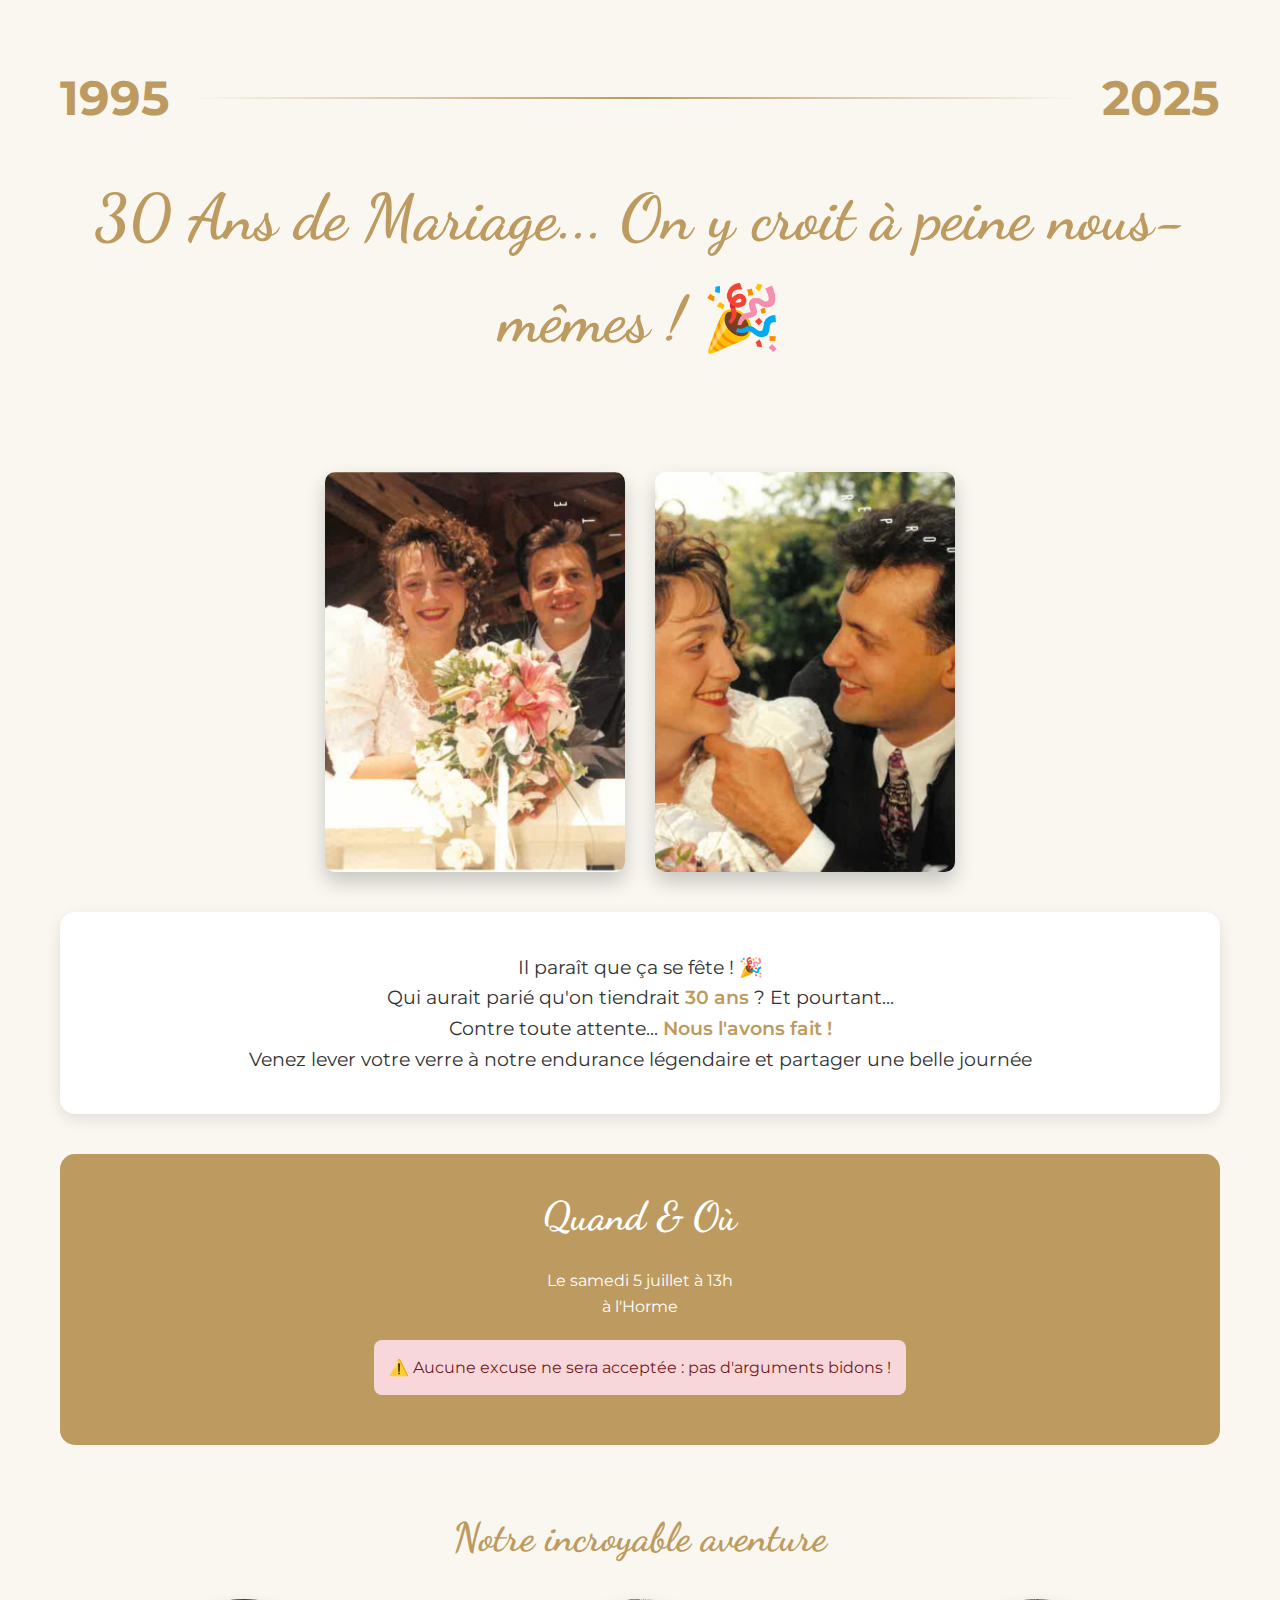
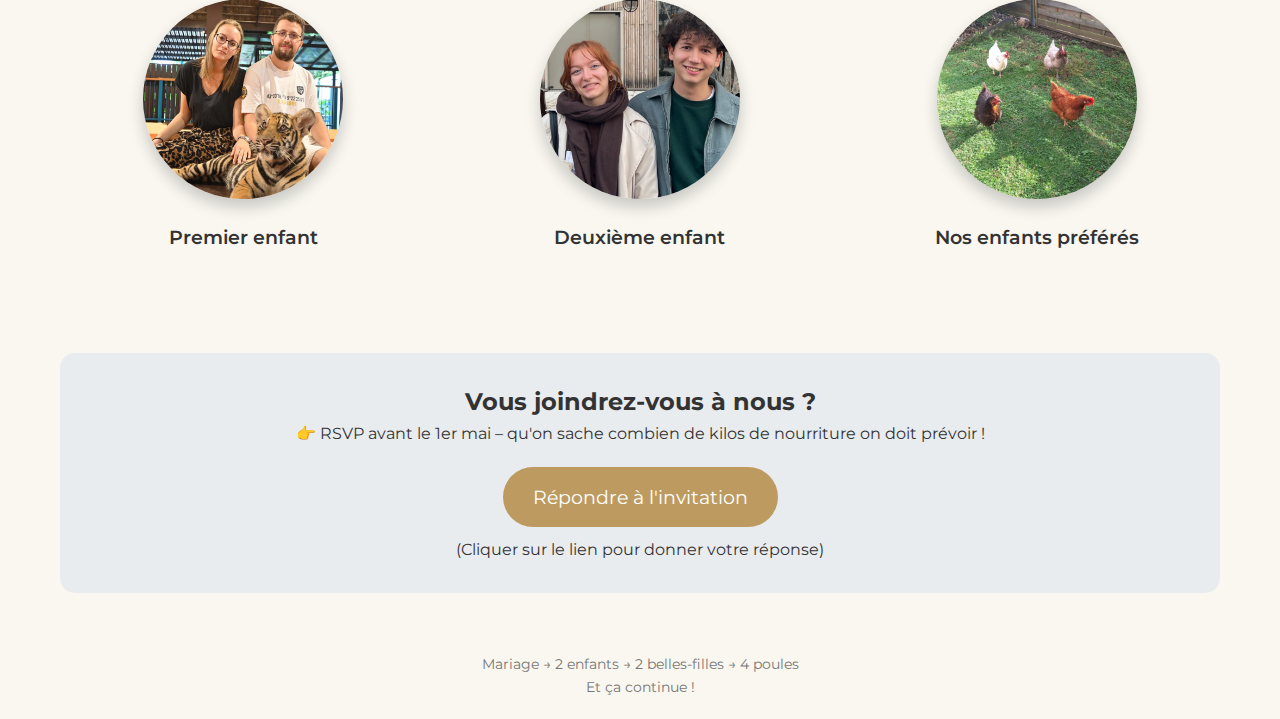
==== index.html @ e8a74b60 "rename" ====
<!DOCTYPE html>
<html lang="fr">
<head>
    <meta charset="UTF-8">
    <meta name="viewport" content="width=device-width, initial-scale=1.0">
    <title>30 Ans de Mariage - Sylviane & ?</title>
    <style>
        @import url('https://fonts.googleapis.com/css2?family=Dancing+Script:wght@700&family=Montserrat:wght@400;600&display=swap');
        
        * {
            margin: 0;
            padding: 0;
            box-sizing: border-box;
        }
        
        body {
            font-family: 'Montserrat', sans-serif;
            line-height: 1.6;
            color: #333;
            background-color: #f9f7f0;
            max-width: 1200px;
            margin: 0 auto;
            padding: 20px;
        }
        
        .header {
            text-align: center;
            padding: 40px 0;
            position: relative;
        }
        
        .years {
            display: flex;
            justify-content: space-around;
            align-items: center;
            margin-bottom: 30px;
        }
        
        .year {
            font-size: 3rem;
            font-weight: bold;
            color: #bd9b60;
        }
        
        .separator {
            height: 2px;
            background: linear-gradient(to right, transparent, #bd9b60, transparent);
            flex-grow: 1;
            margin: 0 20px;
        }
        
        h1 {
            font-family: 'Dancing Script', cursive;
            font-size: 4rem;
            color: #bd9b60;
            margin-bottom: 20px;
            animation: glow 2s ease-in-out infinite alternate;
        }
        
        @keyframes glow {
            from {
                text-shadow: 0 0 5px rgba(189, 155, 96, 0.5);
            }
            to {
                text-shadow: 0 0 15px rgba(189, 155, 96, 0.8);
            }
        }
        
        .photo-gallery {
            display: flex;
            justify-content: center;
            gap: 30px;
            margin: 40px 0;
            flex-wrap: wrap;
        }
        
        .wedding-photo {
            width: 300px;
            height: 400px;
            object-fit: cover;
            border-radius: 10px;
            box-shadow: 0 10px 20px rgba(0,0,0,0.2);
            transition: transform 0.3s ease;
        }
        
        .wedding-photo:hover {
            transform: scale(1.05);
        }
        
        .message {
            background-color: white;
            padding: 40px;
            border-radius: 15px;
            margin: 40px 0;
            box-shadow: 0 5px 15px rgba(0,0,0,0.1);
            text-align: center;
            font-size: 1.2rem;
        }
        
        .highlight {
            color: #bd9b60;
            font-weight: 600;
        }
        
        .details {
            background-color: #bd9b60;
            color: white;
            padding: 30px;
            border-radius: 15px;
            margin: 40px 0;
            text-align: center;
        }
        
        .details h2 {
            font-family: 'Dancing Script', cursive;
            font-size: 2.5rem;
            margin-bottom: 20px;
        }
        
        .warning {
            background-color: #f8d7da;
            color: #721c24;
            padding: 15px;
            border-radius: 8px;
            margin: 20px 0;
            display: inline-block;
        }
        
        .family-journey {
            margin: 60px 0;
            text-align: center;
        }
        
        .family-journey h2 {
            font-family: 'Dancing Script', cursive;
            font-size: 2.5rem;
            color: #bd9b60;
            margin-bottom: 30px;
        }
        
        .journey-items {
            display: flex;
            justify-content: space-around;
            flex-wrap: wrap;
            gap: 30px;
        }
        
        .journey-item {
            width: 250px;
            position: relative;
            margin-bottom: 40px;
        }
        
        .journey-photo {
            width: 200px;
            height: 200px;
            object-fit: cover;
            border-radius: 50%;
            box-shadow: 0 8px 16px rgba(0,0,0,0.2);
            margin-bottom: 15px;
        }
        
        .journey-title {
            font-weight: 600;
            font-size: 1.2rem;
        }
        
        .rsvp {
            background-color: #e9ecef;
            padding: 30px;
            border-radius: 15px;
            margin: 40px 0;
            text-align: center;
        }
        
        .rsvp-btn {
            display: inline-block;
            background-color: #bd9b60;
            color: white;
            padding: 15px 30px;
            border-radius: 30px;
            font-size: 1.2rem;
            margin-top: 20px;
            text-decoration: none;
            transition: background-color 0.3s;
        }
        
        .rsvp-btn:hover {
            background-color: #a58449;
        }
        
        footer {
            text-align: center;
            margin-top: 60px;
            color: #777;
            font-size: 0.9rem;
        }
        
        @media (max-width: 768px) {
            .wedding-photo {
                width: 250px;
                height: 330px;
            }
            
            h1 {
                font-size: 3rem;
            }
            
            .journey-items {
                flex-direction: column;
                align-items: center;
            }
        }
    </style>
</head>
<body>
    <div class="header">
        <div class="years">
            <div class="year">1995</div>
            <div class="separator"></div>
            <div class="year">2025</div>
        </div>
        <h1>30 Ans de Mariage... On y croit à peine nous-mêmes ! 🎉</h1>
    </div>
    
    <div class="photo-gallery">
        <img src="mariage1.png" alt="Photo de mariage 1995" class="wedding-photo">
        <img src="mariage2.png" alt="Photo de mariage 1995" class="wedding-photo">
    </div>
    
    <div class="message">
        <p>Il paraît que ça se fête ! 🎉</p>
        <p>Qui aurait parié qu'on tiendrait <span class="highlight">30 ans</span> ? Et pourtant...</p>
        <p>Contre toute attente... <span class="highlight">Nous l'avons fait !</span></p>
        <p>Venez lever votre verre à notre endurance légendaire et partager une belle journée</p>
    </div>
    
    <div class="details">
        <h2>Quand & Où</h2>
        <p>Le samedi 5 juillet à 13h</p>
        <p>à l'Horme</p>
        <div class="warning">
            ⚠️ Aucune excuse ne sera acceptée : pas d'arguments bidons !
        </div>
    </div>
    
    <div class="family-journey">
        <h2>Notre incroyable aventure</h2>
        <div class="journey-items">
            <div class="journey-item">
                <img src="fabio.jpeg" alt="Premier enfant" class="journey-photo">
                <div class="journey-title">Premier enfant</div>
            </div>
            <div class="journey-item">
                <img src="mathis.jpeg" alt="Deuxième enfant" class="journey-photo">
                <div class="journey-title">Deuxième enfant</div>
            </div>
            <div class="journey-item">
                <img src="poules.jpeg" alt="Nos 4 poules" class="journey-photo">
                <div class="journey-title">Nos enfants préférés</div>
            </div>
        </div>
    </div>
    
    <div class="rsvp">
        <h2>Vous joindrez-vous à nous ?</h2>
        <p>👉 RSVP avant le 1er mai – qu'on sache combien de kilos de nourriture on doit prévoir !</p>
        <a target="_blank" href="https://forms.office.com/pages/responsepage.aspx?id=DQSIkWdsW0yxEjajBLZtrQAAAAAAAAAAAANAASgyZzBUOTU1RE8xQlIwWEtOTFdCSFhBTktRTEFRVi4u&origin=lprLink&route=shorturl" class="rsvp-btn">Répondre à l'invitation</a>
        <p class="small" style="margin-top: 10px;">(Cliquer sur le lien pour donner votre réponse)</p>
    </div>
    
    <footer>
        <p>Mariage → 2 enfants → 2 belles-filles → 4 poules</p>
        <p>Et ça continue !</p>
    </footer>
</body>
</html>
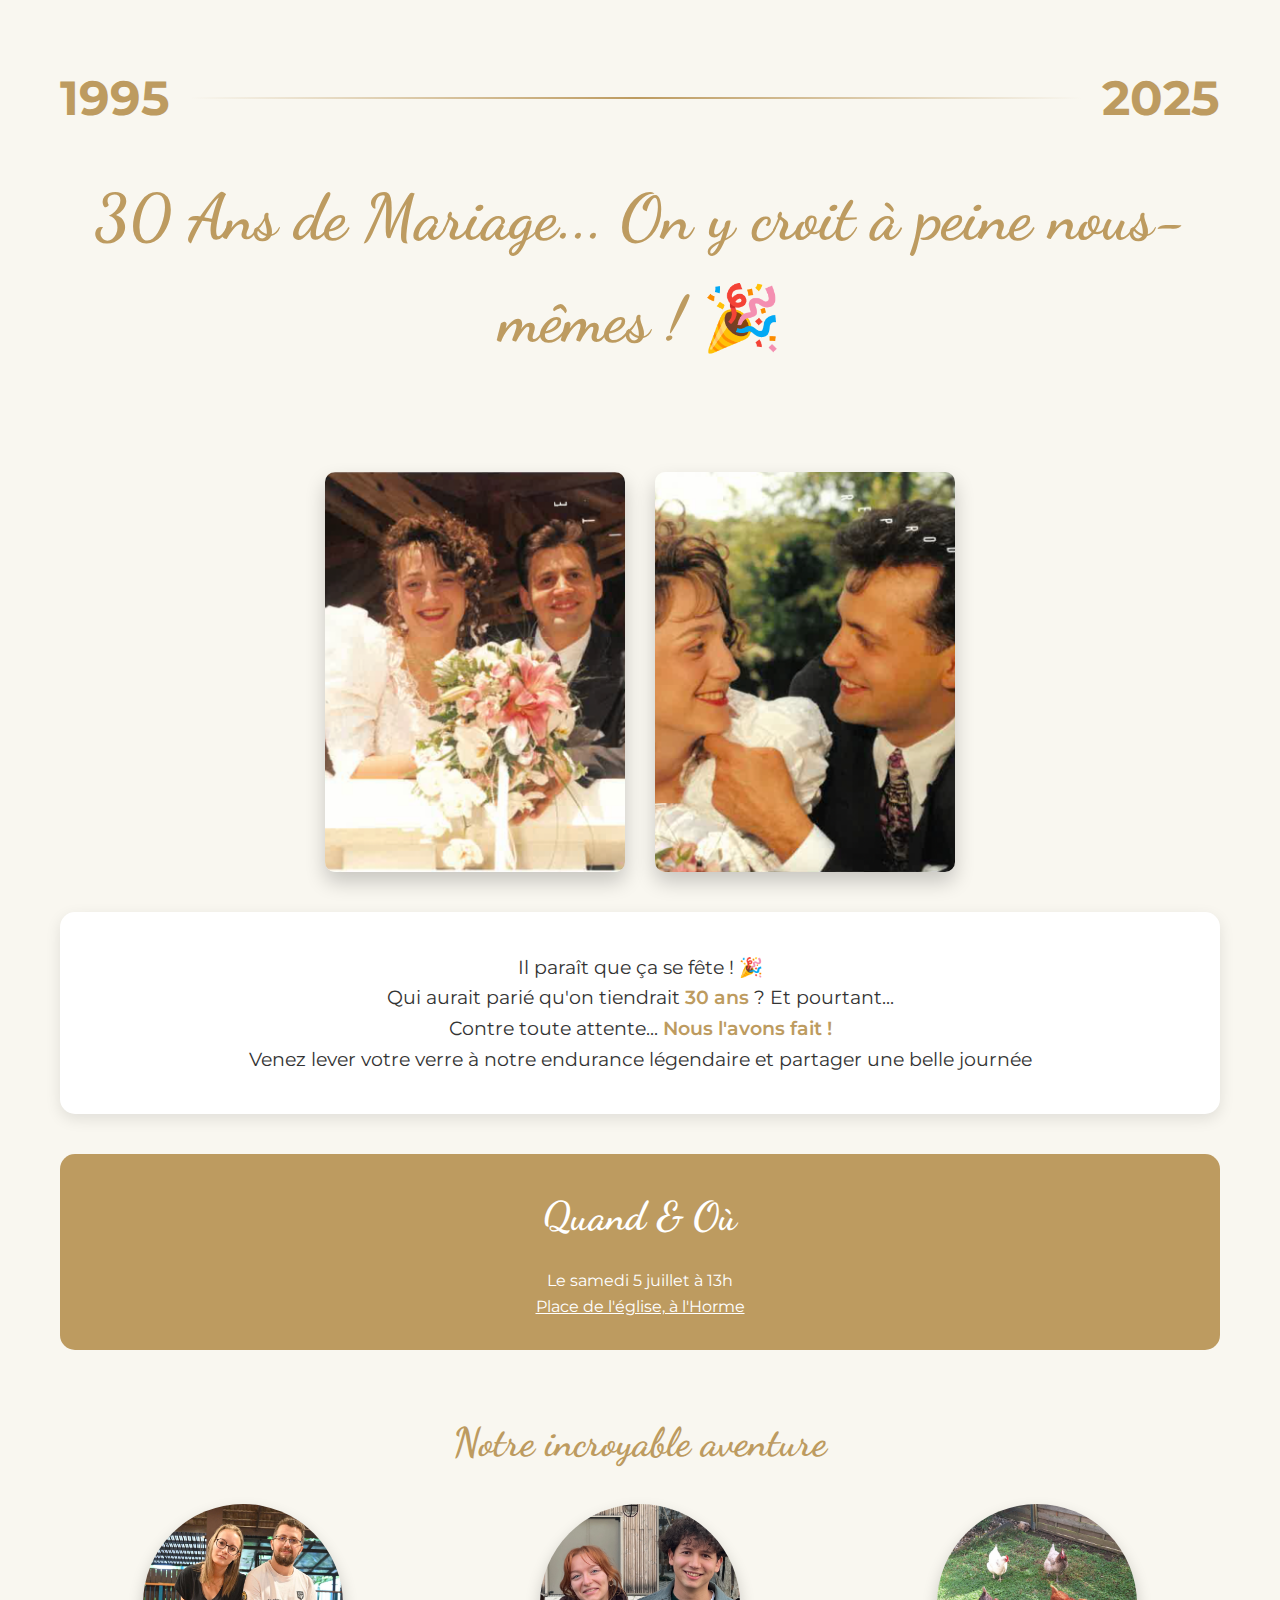
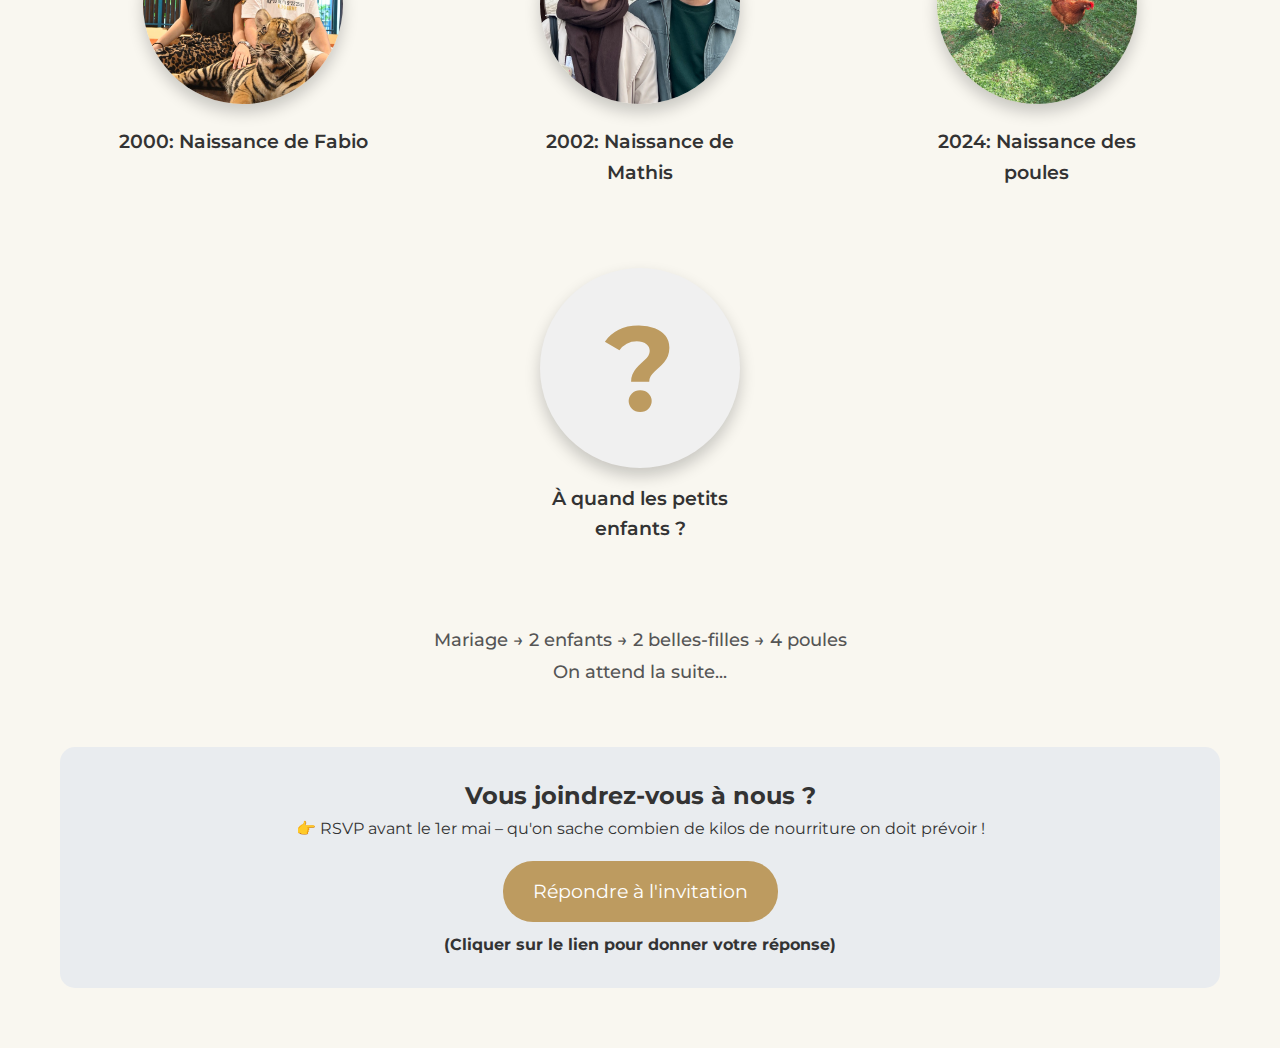
==== commit 8d160193: "u" ====
--- a/index.html
+++ b/index.html
@@ -3,7 +3,7 @@
 <head>
     <meta charset="UTF-8">
     <meta name="viewport" content="width=device-width, initial-scale=1.0">
-    <title>30 Ans de Mariage - Sylviane & ?</title>
+    <title>30 Ans de Mariage - Sylviane & JM</title>
     <style>
         @import url('https://fonts.googleapis.com/css2?family=Dancing+Script:wght@700&family=Montserrat:wght@400;600&display=swap');
         
@@ -192,8 +192,11 @@
         footer {
             text-align: center;
             margin-top: 60px;
-            color: #777;
-            font-size: 0.9rem;
+            color: #555; /* Couleur plus foncée pour un meilleur contraste */
+            font-size: 1.1rem; /* Taille de police augmentée */
+            font-weight: 500; /* Police légèrement plus grasse */
+            padding: 20px 0; /* Plus d'espace vertical */
+            line-height: 1.8; /* Augmentation de l'espacement des lignes */
         }
         
         @media (max-width: 768px) {
@@ -210,6 +213,29 @@
                 flex-direction: column;
                 align-items: center;
             }
+        }
+        
+        .future-item {
+            width: 250px;
+            display: flex;
+            flex-direction: column;
+            align-items: center;
+            margin: 40px auto 0;
+        }
+        
+        .question-mark {
+            width: 200px;
+            height: 200px;
+            display: flex;
+            justify-content: center;
+            align-items: center;
+            background-color: #f0f0f0;
+            border-radius: 50%;
+            font-size: 120px;
+            color: #bd9b60;
+            font-weight: bold;
+            box-shadow: 0 8px 16px rgba(0,0,0,0.2);
+            margin-bottom: 15px;
         }
     </style>
 </head>
@@ -238,10 +264,7 @@
     <div class="details">
         <h2>Quand & Où</h2>
         <p>Le samedi 5 juillet à 13h</p>
-        <p>à l'Horme</p>
-        <div class="warning">
-            ⚠️ Aucune excuse ne sera acceptée : pas d'arguments bidons !
-        </div>
+        <p><a href="https://maps.app.goo.gl/8a2WcGoR2Z7GW4P9A" target="_blank" style="color: white; text-decoration: underline;">Place de l'église, à l'Horme</a></p>
     </div>
     
     <div class="family-journey">
@@ -249,29 +272,33 @@
         <div class="journey-items">
             <div class="journey-item">
                 <img src="fabio.jpeg" alt="Premier enfant" class="journey-photo">
-                <div class="journey-title">Premier enfant</div>
+                <div class="journey-title">2000: Naissance de Fabio</div>
             </div>
             <div class="journey-item">
                 <img src="mathis.jpeg" alt="Deuxième enfant" class="journey-photo">
-                <div class="journey-title">Deuxième enfant</div>
+                <div class="journey-title">2002: Naissance de Mathis</div>
             </div>
             <div class="journey-item">
                 <img src="poules.jpeg" alt="Nos 4 poules" class="journey-photo">
-                <div class="journey-title">Nos enfants préférés</div>
+                <div class="journey-title">2024: Naissance des poules</div>
             </div>
         </div>
-    </div>
-    
+        <div class="journey-item future-item">
+            <div class="question-mark">?</div>
+            <div class="journey-title">À quand les petits enfants ?</div>
+        </div>
+    </div>
+    <footer>
+        <p>Mariage → 2 enfants → 2 belles-filles → 4 poules</p>
+        <p>On attend la suite...</p>
+    </footer>
     <div class="rsvp">
         <h2>Vous joindrez-vous à nous ?</h2>
         <p>👉 RSVP avant le 1er mai – qu'on sache combien de kilos de nourriture on doit prévoir !</p>
         <a target="_blank" href="https://forms.office.com/pages/responsepage.aspx?id=DQSIkWdsW0yxEjajBLZtrQAAAAAAAAAAAANAASgyZzBUOTU1RE8xQlIwWEtOTFdCSFhBTktRTEFRVi4u&origin=lprLink&route=shorturl" class="rsvp-btn">Répondre à l'invitation</a>
-        <p class="small" style="margin-top: 10px;">(Cliquer sur le lien pour donner votre réponse)</p>
-    </div>
-    
-    <footer>
-        <p>Mariage → 2 enfants → 2 belles-filles → 4 poules</p>
-        <p>Et ça continue !</p>
-    </footer>
+        <p class="small" style="margin-top: 10px; font-weight: 700;">(Cliquer sur le lien pour donner votre réponse)</p>
+    </div>
+    
+
 </body>
 </html>
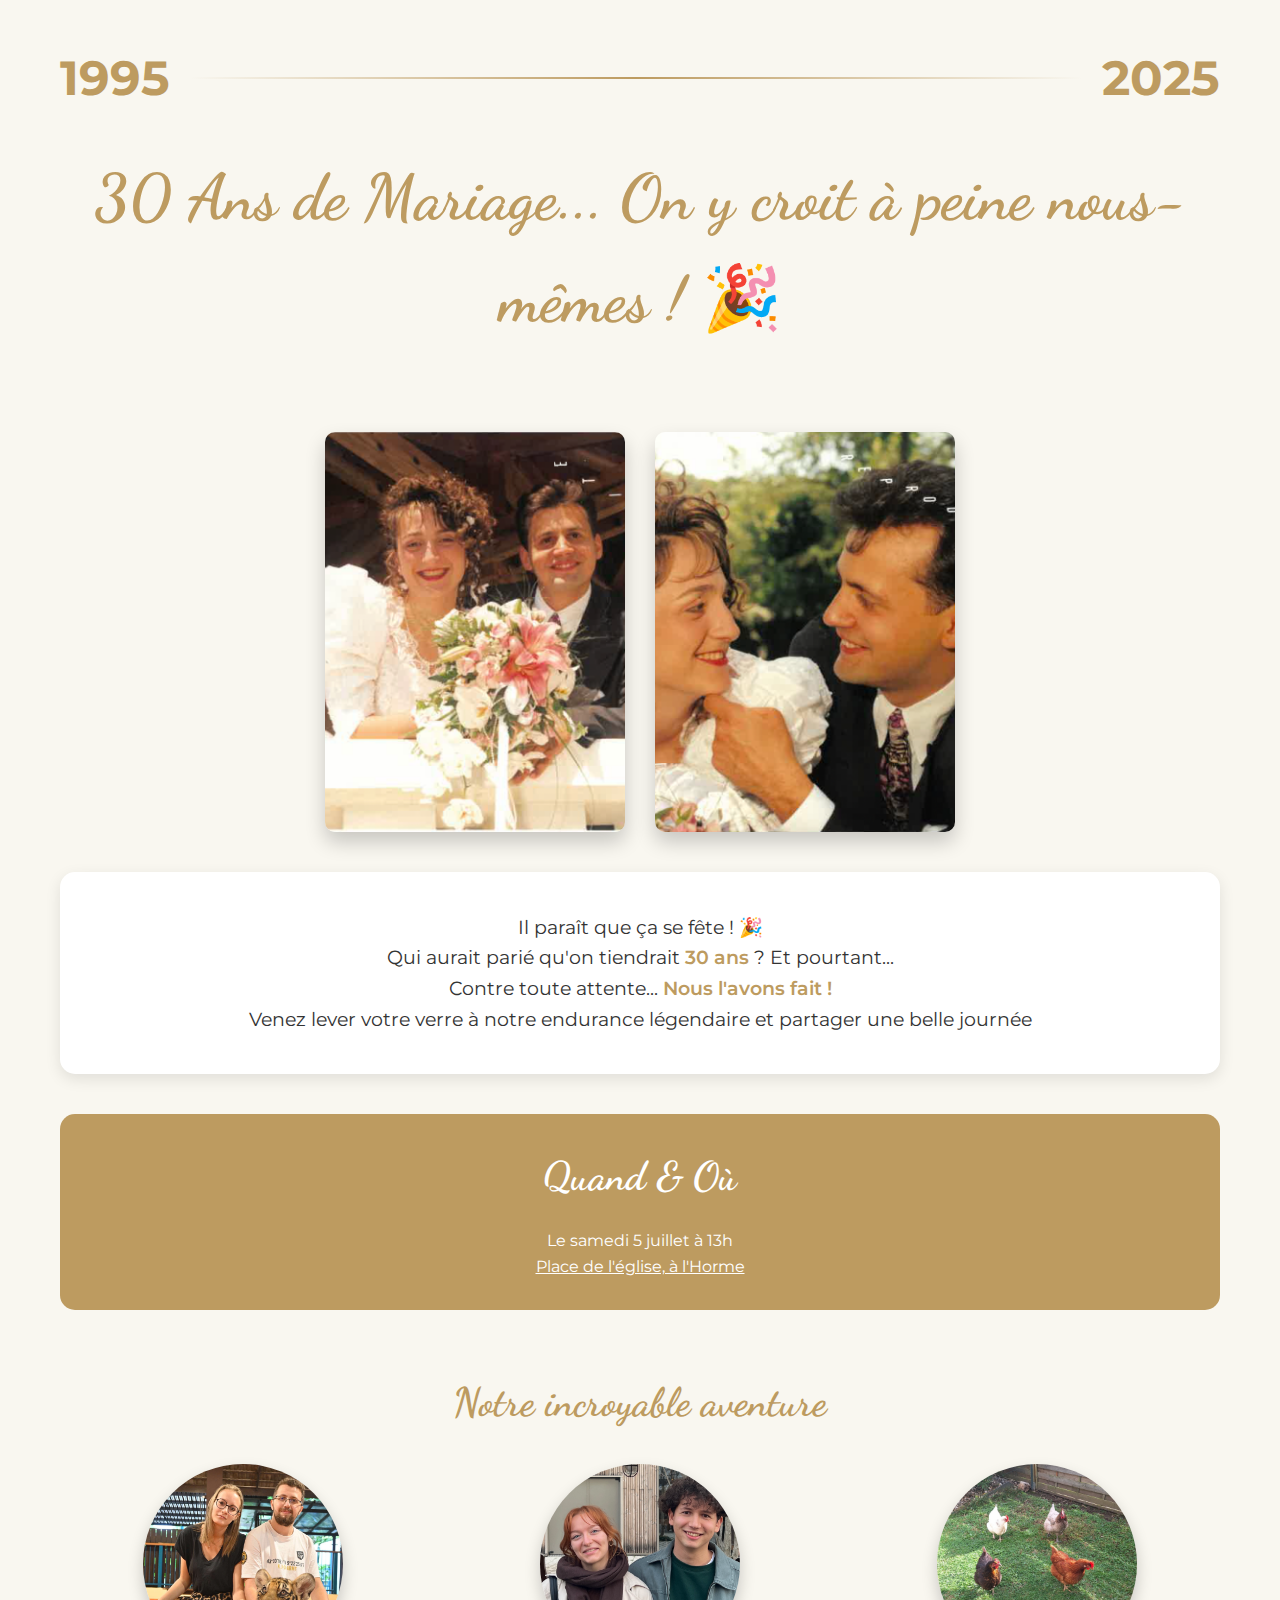
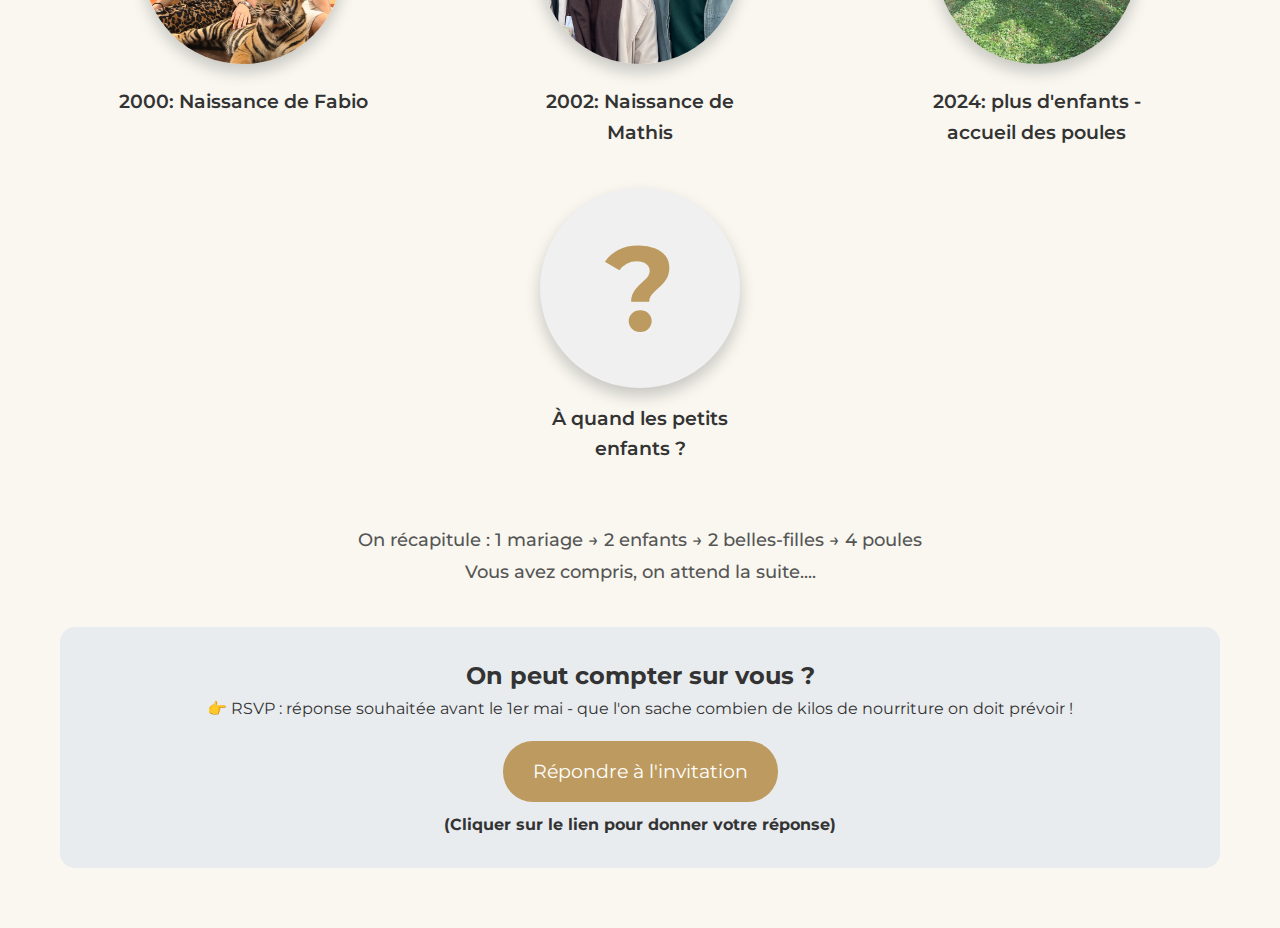
==== commit 1cdd22a7: "v3" ====
--- a/index.html
+++ b/index.html
@@ -25,7 +25,7 @@
         
         .header {
             text-align: center;
-            padding: 40px 0;
+            padding: 20px 0;
             position: relative;
         }
         
@@ -191,11 +191,11 @@
         
         footer {
             text-align: center;
-            margin-top: 60px;
+            margin-top: 0px;
             color: #555; /* Couleur plus foncée pour un meilleur contraste */
             font-size: 1.1rem; /* Taille de police augmentée */
             font-weight: 500; /* Police légèrement plus grasse */
-            padding: 20px 0; /* Plus d'espace vertical */
+            padding: 00px 0; /* Plus d'espace vertical */
             line-height: 1.8; /* Augmentation de l'espacement des lignes */
         }
         
@@ -220,7 +220,7 @@
             display: flex;
             flex-direction: column;
             align-items: center;
-            margin: 40px auto 0;
+            margin: 0px auto 0;
         }
         
         .question-mark {
@@ -280,7 +280,7 @@
             </div>
             <div class="journey-item">
                 <img src="poules.jpeg" alt="Nos 4 poules" class="journey-photo">
-                <div class="journey-title">2024: Naissance des poules</div>
+                <div class="journey-title">2024: plus d'enfants - accueil des poules</div>
             </div>
         </div>
         <div class="journey-item future-item">
@@ -289,12 +289,12 @@
         </div>
     </div>
     <footer>
-        <p>Mariage → 2 enfants → 2 belles-filles → 4 poules</p>
-        <p>On attend la suite...</p>
+        <p>On récapitule : 1 mariage → 2 enfants → 2 belles-filles → 4 poules</p>
+        <p>Vous avez compris, on attend la suite....</p>
     </footer>
     <div class="rsvp">
-        <h2>Vous joindrez-vous à nous ?</h2>
-        <p>👉 RSVP avant le 1er mai – qu'on sache combien de kilos de nourriture on doit prévoir !</p>
+        <h2>On peut compter sur vous ?</h2>
+        <p>👉 RSVP : réponse souhaitée avant le 1er mai - que l'on sache combien de kilos de nourriture on doit prévoir !</p>
         <a target="_blank" href="https://forms.office.com/pages/responsepage.aspx?id=DQSIkWdsW0yxEjajBLZtrQAAAAAAAAAAAANAASgyZzBUOTU1RE8xQlIwWEtOTFdCSFhBTktRTEFRVi4u&origin=lprLink&route=shorturl" class="rsvp-btn">Répondre à l'invitation</a>
         <p class="small" style="margin-top: 10px; font-weight: 700;">(Cliquer sur le lien pour donner votre réponse)</p>
     </div>
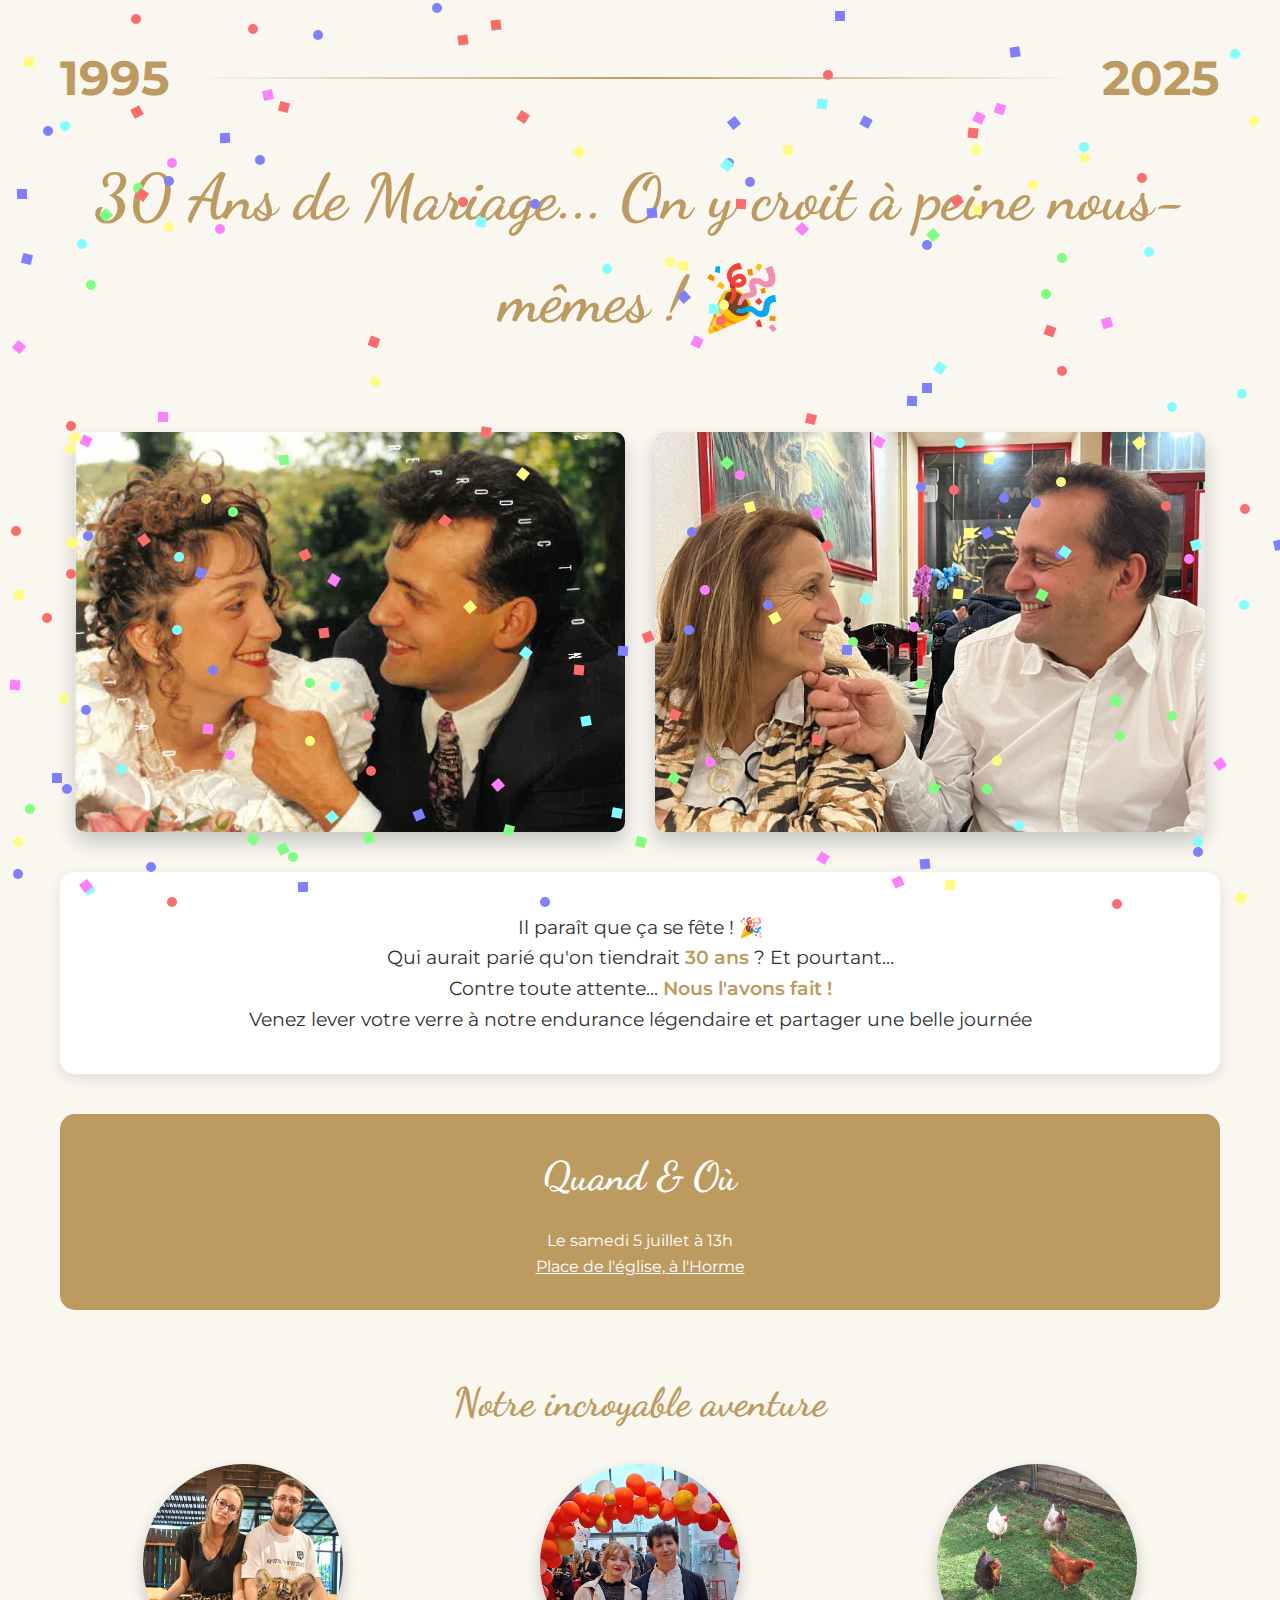
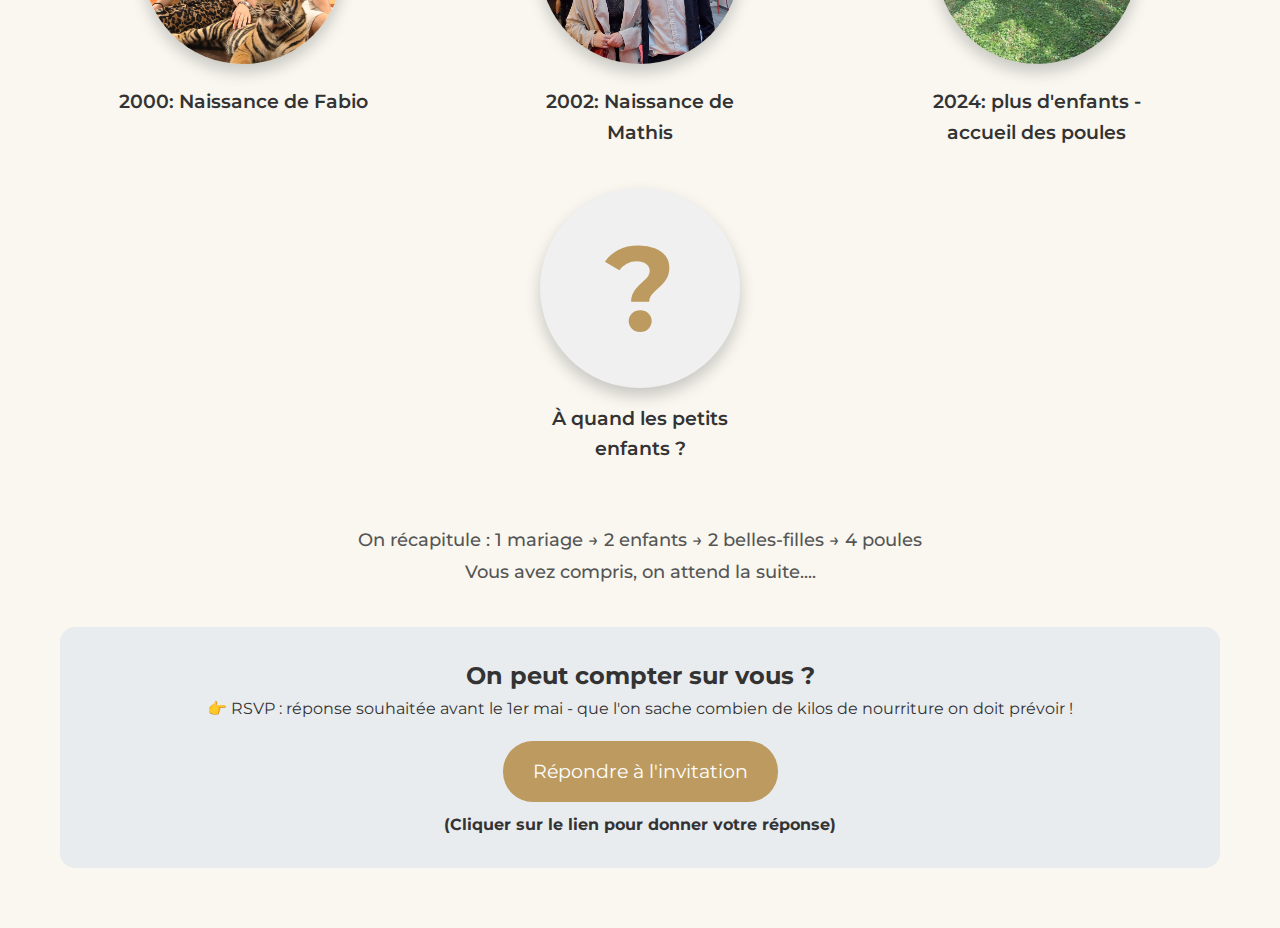
==== commit 37b0c020: "push" ====
--- a/index.html
+++ b/index.html
@@ -75,7 +75,7 @@
         }
         
         .wedding-photo {
-            width: 300px;
+            width: 550px;
             height: 400px;
             object-fit: cover;
             border-radius: 10px;
@@ -85,6 +85,34 @@
         
         .wedding-photo:hover {
             transform: scale(1.05);
+        }
+        
+        @media (max-width: 1130px) {
+            .photo-gallery {
+                flex-direction: column;
+                align-items: center;
+            }
+            
+            .wedding-photo {
+                width: 100%;
+                max-width: 550px;
+            }
+        }
+        
+        @media (max-width: 768px) {
+            .wedding-photo {
+                width: 90%;
+                height: 330px;
+            }
+            
+            h1 {
+                font-size: 3rem;
+            }
+            
+            .journey-items {
+                flex-direction: column;
+                align-items: center;
+            }
         }
         
         .message {
@@ -197,22 +225,6 @@
             font-weight: 500; /* Police légèrement plus grasse */
             padding: 00px 0; /* Plus d'espace vertical */
             line-height: 1.8; /* Augmentation de l'espacement des lignes */
-        }
-        
-        @media (max-width: 768px) {
-            .wedding-photo {
-                width: 250px;
-                height: 330px;
-            }
-            
-            h1 {
-                font-size: 3rem;
-            }
-            
-            .journey-items {
-                flex-direction: column;
-                align-items: center;
-            }
         }
         
         .future-item {
@@ -237,6 +249,48 @@
             box-shadow: 0 8px 16px rgba(0,0,0,0.2);
             margin-bottom: 15px;
         }
+
+        /* Animation styles for hearts and confetti */
+        .heart, .confetti {
+            position: fixed;
+            z-index: 100;
+            pointer-events: none;
+            animation-timing-function: ease-in-out;
+        }
+        
+        .heart {
+            font-size: 24px;
+            animation: float 4s linear forwards;
+        }
+        
+        .confetti {
+            width: 10px;
+            height: 10px;
+            border-radius: 0;
+            animation: confettiFall 4s linear forwards;
+        }
+        
+        @keyframes float {
+            0% {
+                opacity: 1;
+                transform: translateY(0) rotate(0deg);
+            }
+            100% {
+                opacity: 0;
+                transform: translateY(-100vh) rotate(360deg);
+            }
+        }
+        
+        @keyframes confettiFall {
+            0% {
+                opacity: 1;
+                transform: translateY(0) rotate(0deg);
+            }
+            100% {
+                opacity: 0;
+                transform: translateY(100vh) rotate(360deg);
+            }
+        }
     </style>
 </head>
 <body>
@@ -251,7 +305,7 @@
     
     <div class="photo-gallery">
         <img src="mariage1.png" alt="Photo de mariage 1995" class="wedding-photo">
-        <img src="mariage2.png" alt="Photo de mariage 1995" class="wedding-photo">
+        <img src="mariage2.jpg" alt="Photo de mariage 1995" class="wedding-photo">
     </div>
     
     <div class="message">
@@ -275,7 +329,7 @@
                 <div class="journey-title">2000: Naissance de Fabio</div>
             </div>
             <div class="journey-item">
-                <img src="mathis.jpeg" alt="Deuxième enfant" class="journey-photo">
+                <img src="mathis.jpg" alt="Deuxième enfant" class="journey-photo">
                 <div class="journey-title">2002: Naissance de Mathis</div>
             </div>
             <div class="journey-item">
@@ -299,6 +353,100 @@
         <p class="small" style="margin-top: 10px; font-weight: 700;">(Cliquer sur le lien pour donner votre réponse)</p>
     </div>
     
-
+    <script>
+        // Heart and confetti animation
+        function createHearts(count, startX, startY) {
+            const hearts = ['❤️', '💖', '💘', '💓', '💕', '💗', '💝'];
+            
+            for (let i = 0; i < count; i++) {
+                const heart = document.createElement('div');
+                heart.className = 'heart';
+                heart.textContent = hearts[Math.floor(Math.random() * hearts.length)];
+                
+                // Set position
+                const x = startX ? startX + (Math.random() * 100 - 50) : Math.random() * window.innerWidth;
+                const y = startY ? startY + (Math.random() * 100 - 50) : Math.random() * window.innerHeight;
+                
+                heart.style.left = `${x}px`;
+                heart.style.top = `${y}px`;
+                
+                // Random duration for variety
+                const duration = 3 + Math.random() * 3;
+                heart.style.animationDuration = `${duration}s`;
+                
+                document.body.appendChild(heart);
+                
+                // Remove heart after animation
+                setTimeout(() => {
+                    heart.remove();
+                }, duration * 1000);
+            }
+        }
+        
+        function createConfetti(count, startX, startY) {
+            const colors = ['#fd6c6c', '#fffc7f', '#7fff7f', '#7fffff', '#7f7fff', '#ff7fff'];
+            
+            for (let i = 0; i < count; i++) {
+                const confetti = document.createElement('div');
+                confetti.className = 'confetti';
+                
+                // Random color
+                confetti.style.backgroundColor = colors[Math.floor(Math.random() * colors.length)];
+                
+                // Random shape
+                if (Math.random() > 0.5) {
+                    confetti.style.borderRadius = '50%';
+                } else {
+                    confetti.style.borderRadius = '0';
+                    confetti.style.transform = `rotate(${Math.random() * 360}deg)`;
+                }
+                
+                // Set position
+                const x = startX ? startX + (Math.random() * 100 - 50) : Math.random() * window.innerWidth;
+                const y = startY ? startY + (Math.random() * 100 - 50) : Math.random() * window.innerHeight;
+                
+                confetti.style.left = `${x}px`;
+                confetti.style.top = `${y}px`;
+                
+                // Random duration for variety
+                const duration = 3 + Math.random() * 3;
+                confetti.style.animationDuration = `${duration}s`;
+                
+                document.body.appendChild(confetti);
+                
+                // Remove confetti after animation
+                setTimeout(() => {
+                    confetti.remove();
+                }, duration * 1000);
+            }
+        }
+        
+        // Run animations on page load
+        window.addEventListener('load', () => {
+            createConfetti(200);
+            
+            // Add special message for Mathis's photo
+            document.querySelector('img[src="mathis.jpg"]').addEventListener('click', function(e) {
+                alert("C'est moi qui ai fait le site, si tu vois ce message, j'espère que tu vas bien");
+                
+                // Still create the confetti effect
+                const rect = e.target.getBoundingClientRect();
+                const x = e.clientX || (rect.left + rect.width/2);
+                const y = e.clientY || (rect.top + rect.height/2);
+            });
+        });
+        
+        // Add click handlers to wedding photos
+        document.querySelectorAll('.wedding-photo').forEach(photo => {
+            photo.addEventListener('click', (e) => {
+                // Get click position
+                const rect = e.target.getBoundingClientRect();
+                const x = e.clientX || (rect.left + rect.width/2 -50);
+                const y = e.clientY || (rect.top + rect.height/2 + 50);
+                
+                createHearts(50, x, y);
+            });
+        });
+    </script>
 </body>
 </html>
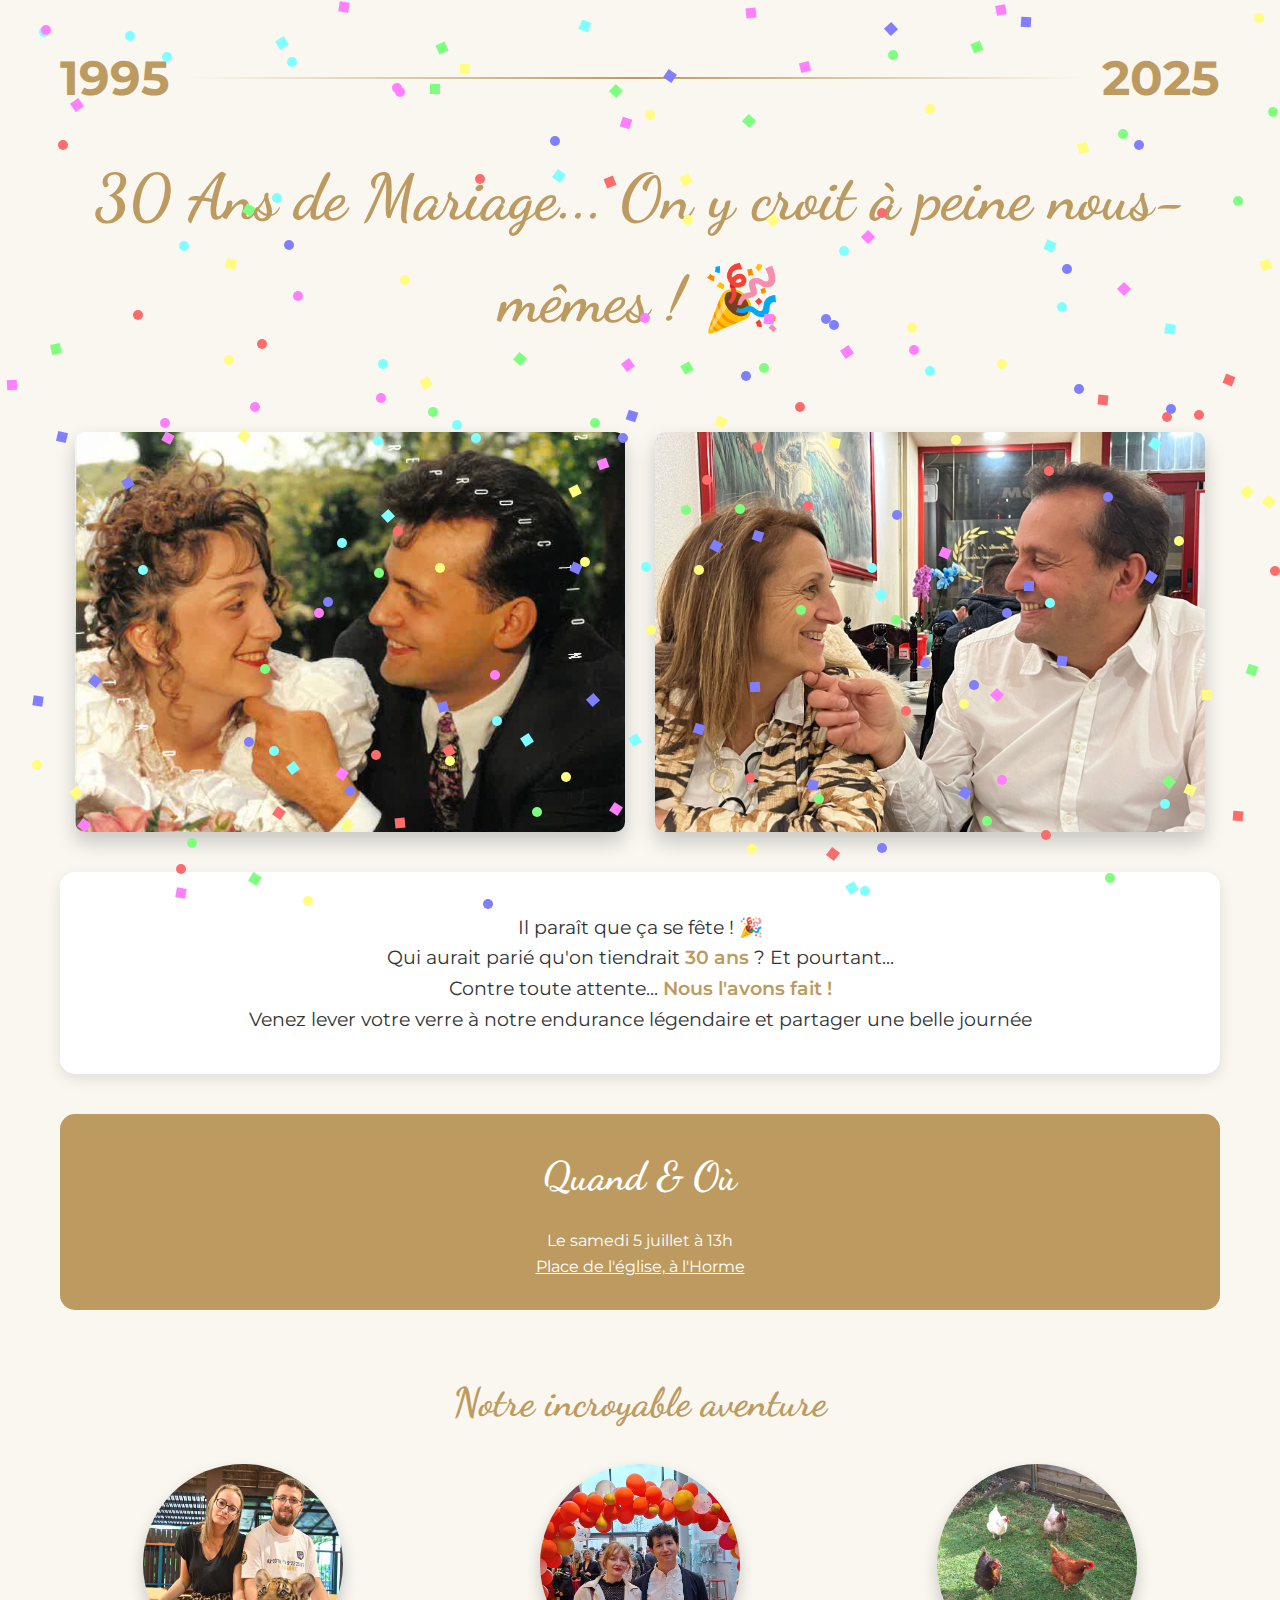
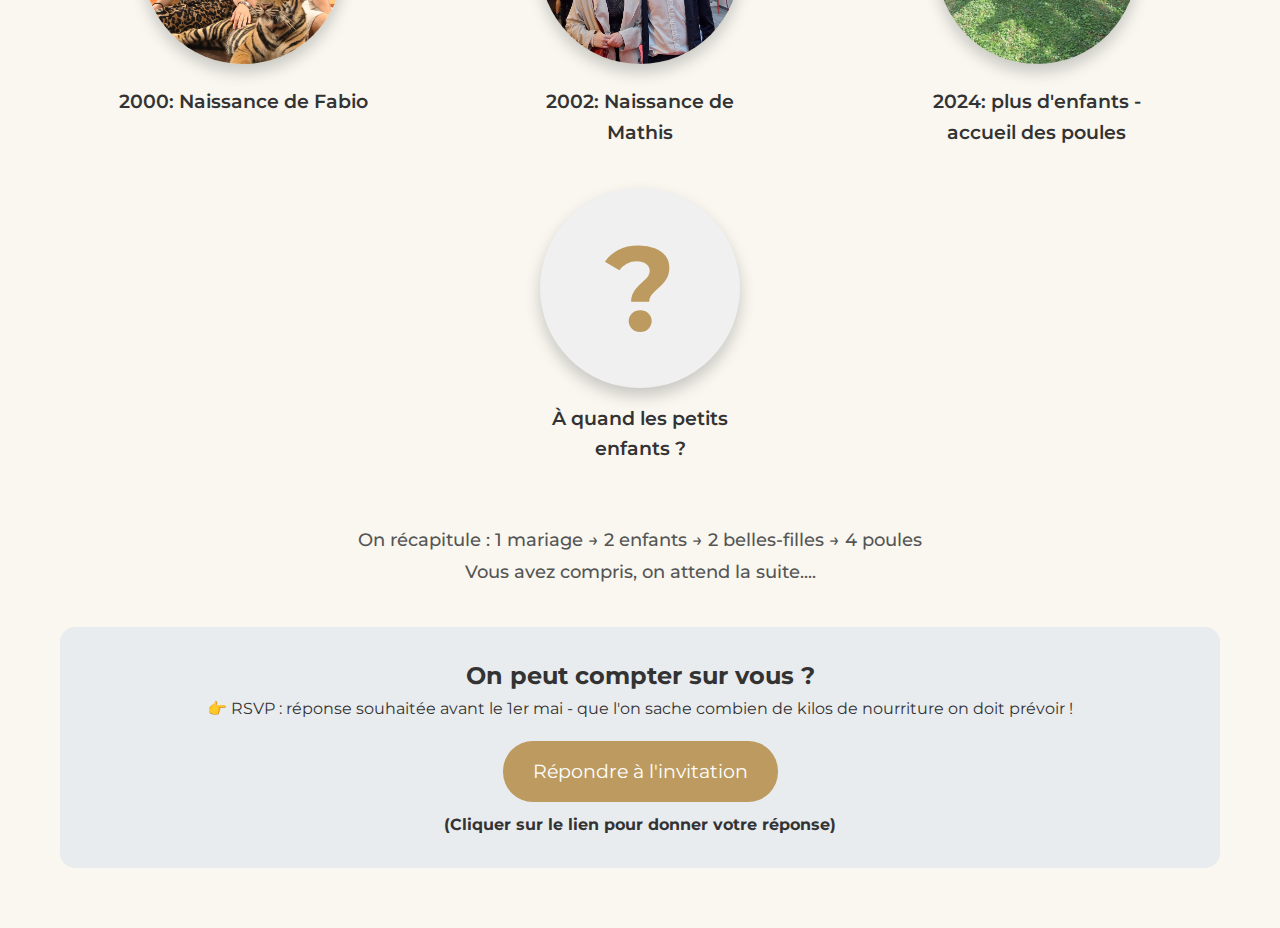
==== commit 0abd1585: "s" ====
--- a/index.html
+++ b/index.html
@@ -427,7 +427,7 @@
             
             // Add special message for Mathis's photo
             document.querySelector('img[src="mathis.jpg"]').addEventListener('click', function(e) {
-                alert("C'est moi qui ai fait le site, si tu vois ce message, j'espère que tu vas bien");
+                alert("Arrête de me clicker dessus !!!");
                 
                 // Still create the confetti effect
                 const rect = e.target.getBoundingClientRect();
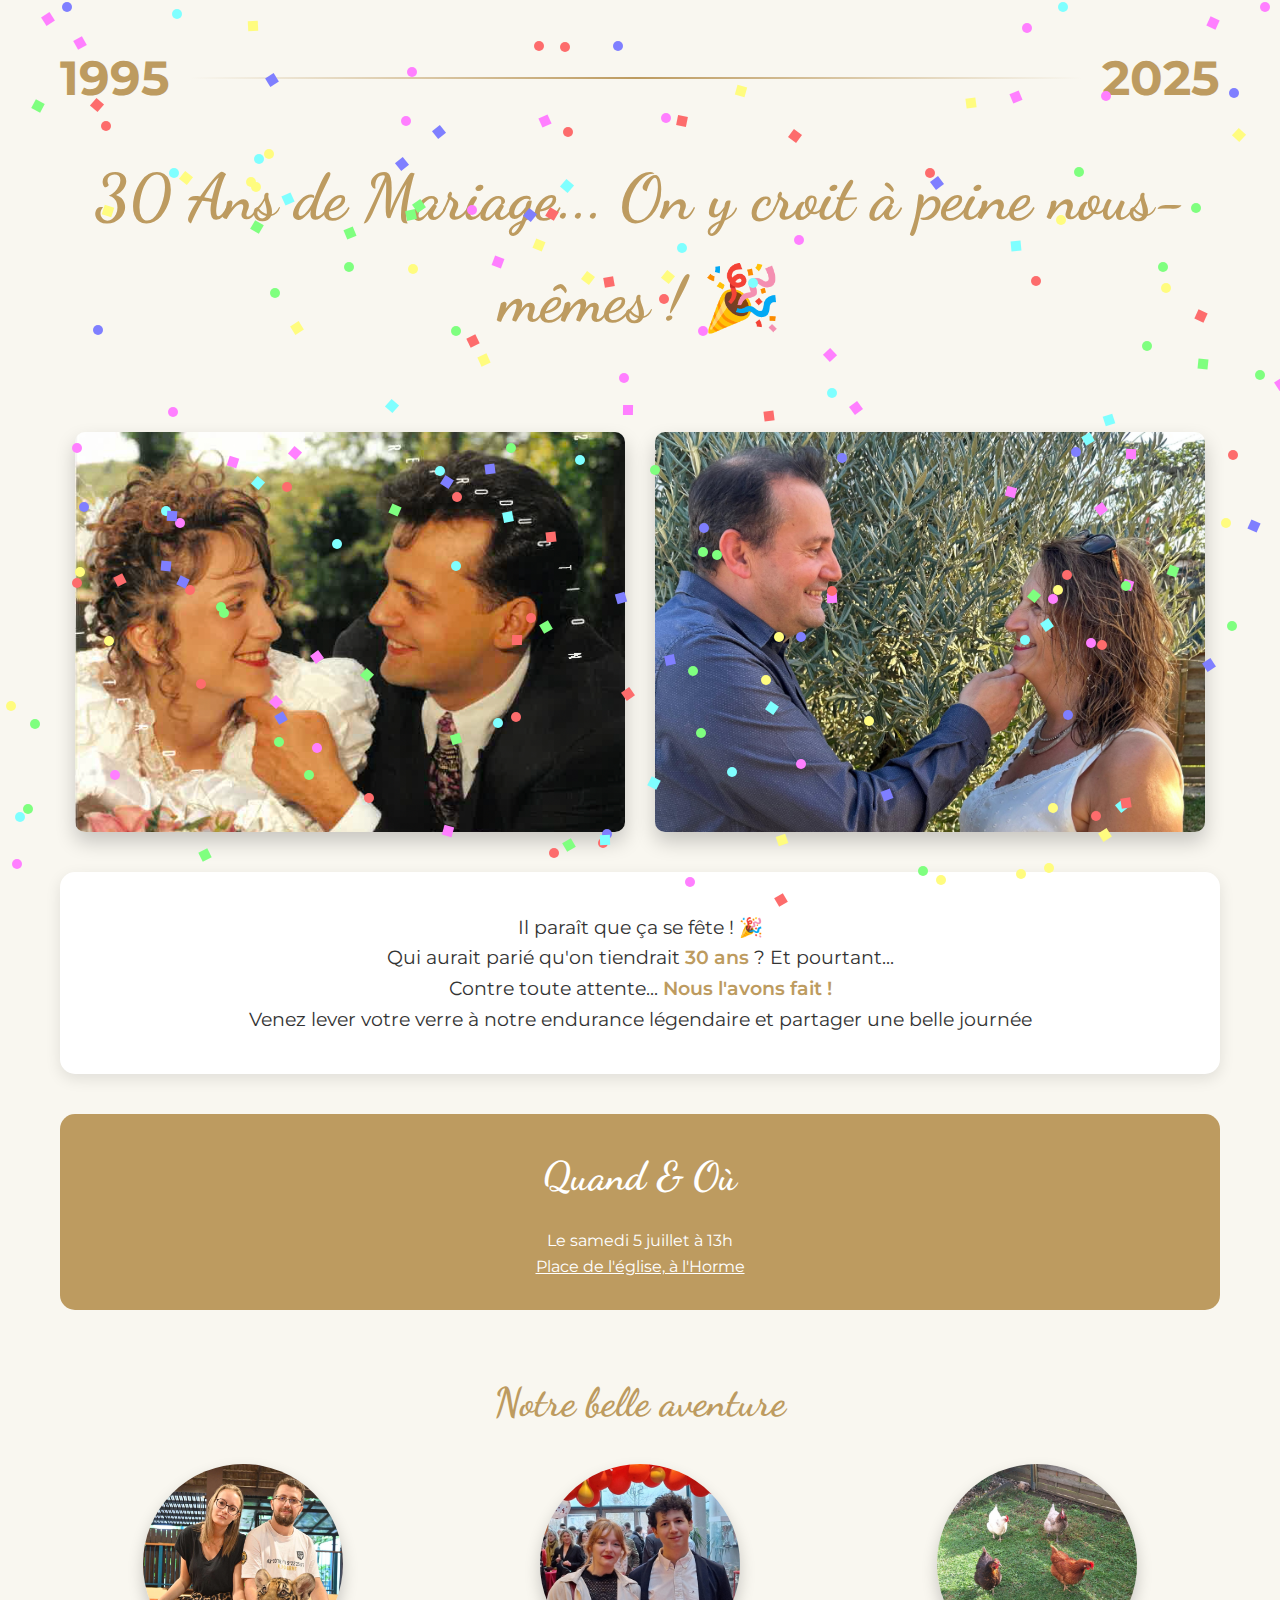
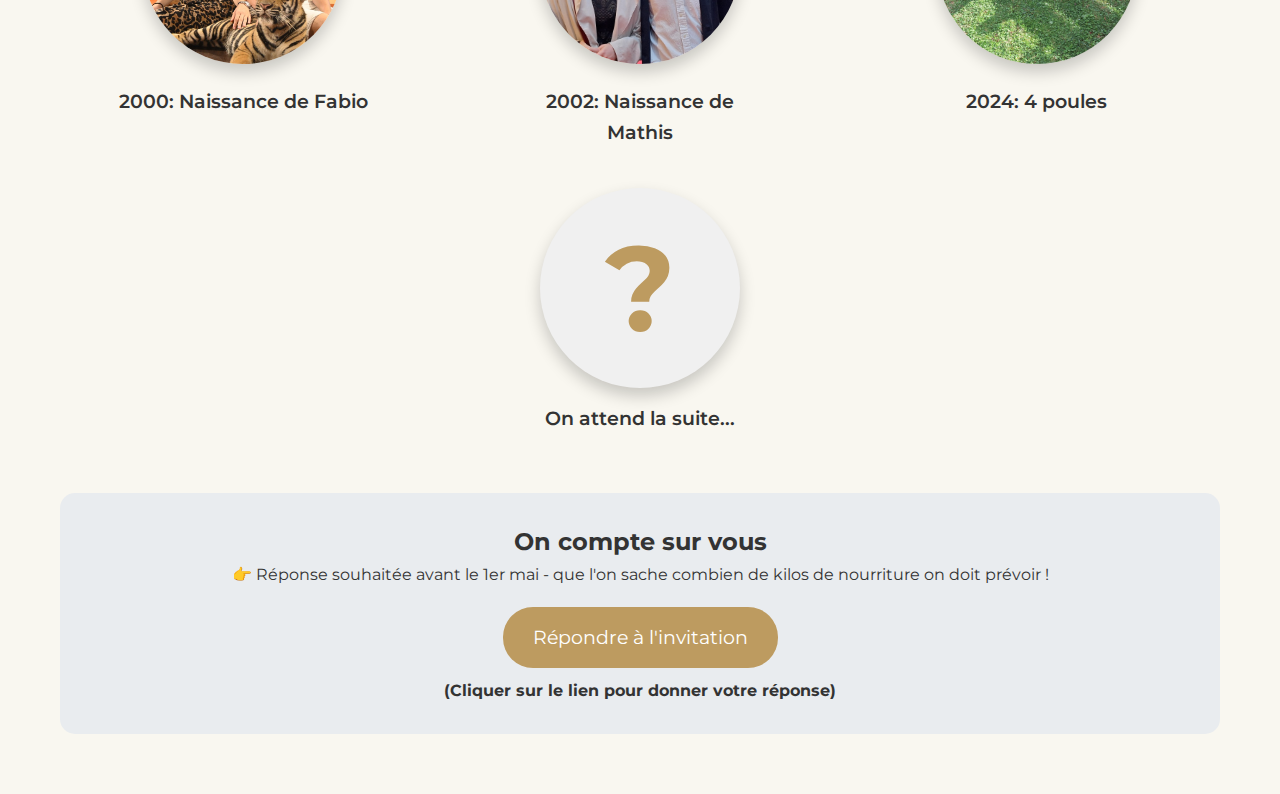
==== commit 87bae0a7: "cbon" ====
--- a/index.html
+++ b/index.html
@@ -322,7 +322,7 @@
     </div>
     
     <div class="family-journey">
-        <h2>Notre incroyable aventure</h2>
+        <h2>Notre belle aventure</h2>
         <div class="journey-items">
             <div class="journey-item">
                 <img src="fabio.jpeg" alt="Premier enfant" class="journey-photo">
@@ -334,21 +334,17 @@
             </div>
             <div class="journey-item">
                 <img src="poules.jpeg" alt="Nos 4 poules" class="journey-photo">
-                <div class="journey-title">2024: plus d'enfants - accueil des poules</div>
+                <div class="journey-title">2024: 4 poules</div>
             </div>
         </div>
         <div class="journey-item future-item">
             <div class="question-mark">?</div>
-            <div class="journey-title">À quand les petits enfants ?</div>
+            <div class="journey-title">On attend la suite...</div>
         </div>
     </div>
-    <footer>
-        <p>On récapitule : 1 mariage → 2 enfants → 2 belles-filles → 4 poules</p>
-        <p>Vous avez compris, on attend la suite....</p>
-    </footer>
     <div class="rsvp">
-        <h2>On peut compter sur vous ?</h2>
-        <p>👉 RSVP : réponse souhaitée avant le 1er mai - que l'on sache combien de kilos de nourriture on doit prévoir !</p>
+        <h2>On compte sur vous</h2>
+        <p>👉 Réponse souhaitée avant le 1er mai - que l'on sache combien de kilos de nourriture on doit prévoir !</p>
         <a target="_blank" href="https://forms.office.com/pages/responsepage.aspx?id=DQSIkWdsW0yxEjajBLZtrQAAAAAAAAAAAANAASgyZzBUOTU1RE8xQlIwWEtOTFdCSFhBTktRTEFRVi4u&origin=lprLink&route=shorturl" class="rsvp-btn">Répondre à l'invitation</a>
         <p class="small" style="margin-top: 10px; font-weight: 700;">(Cliquer sur le lien pour donner votre réponse)</p>
     </div>
@@ -427,7 +423,7 @@
             
             // Add special message for Mathis's photo
             document.querySelector('img[src="mathis.jpg"]').addEventListener('click', function(e) {
-                alert("Arrête de me clicker dessus !!!");
+                alert("Arrête de me cliquer dessus !!!");
                 
                 // Still create the confetti effect
                 const rect = e.target.getBoundingClientRect();
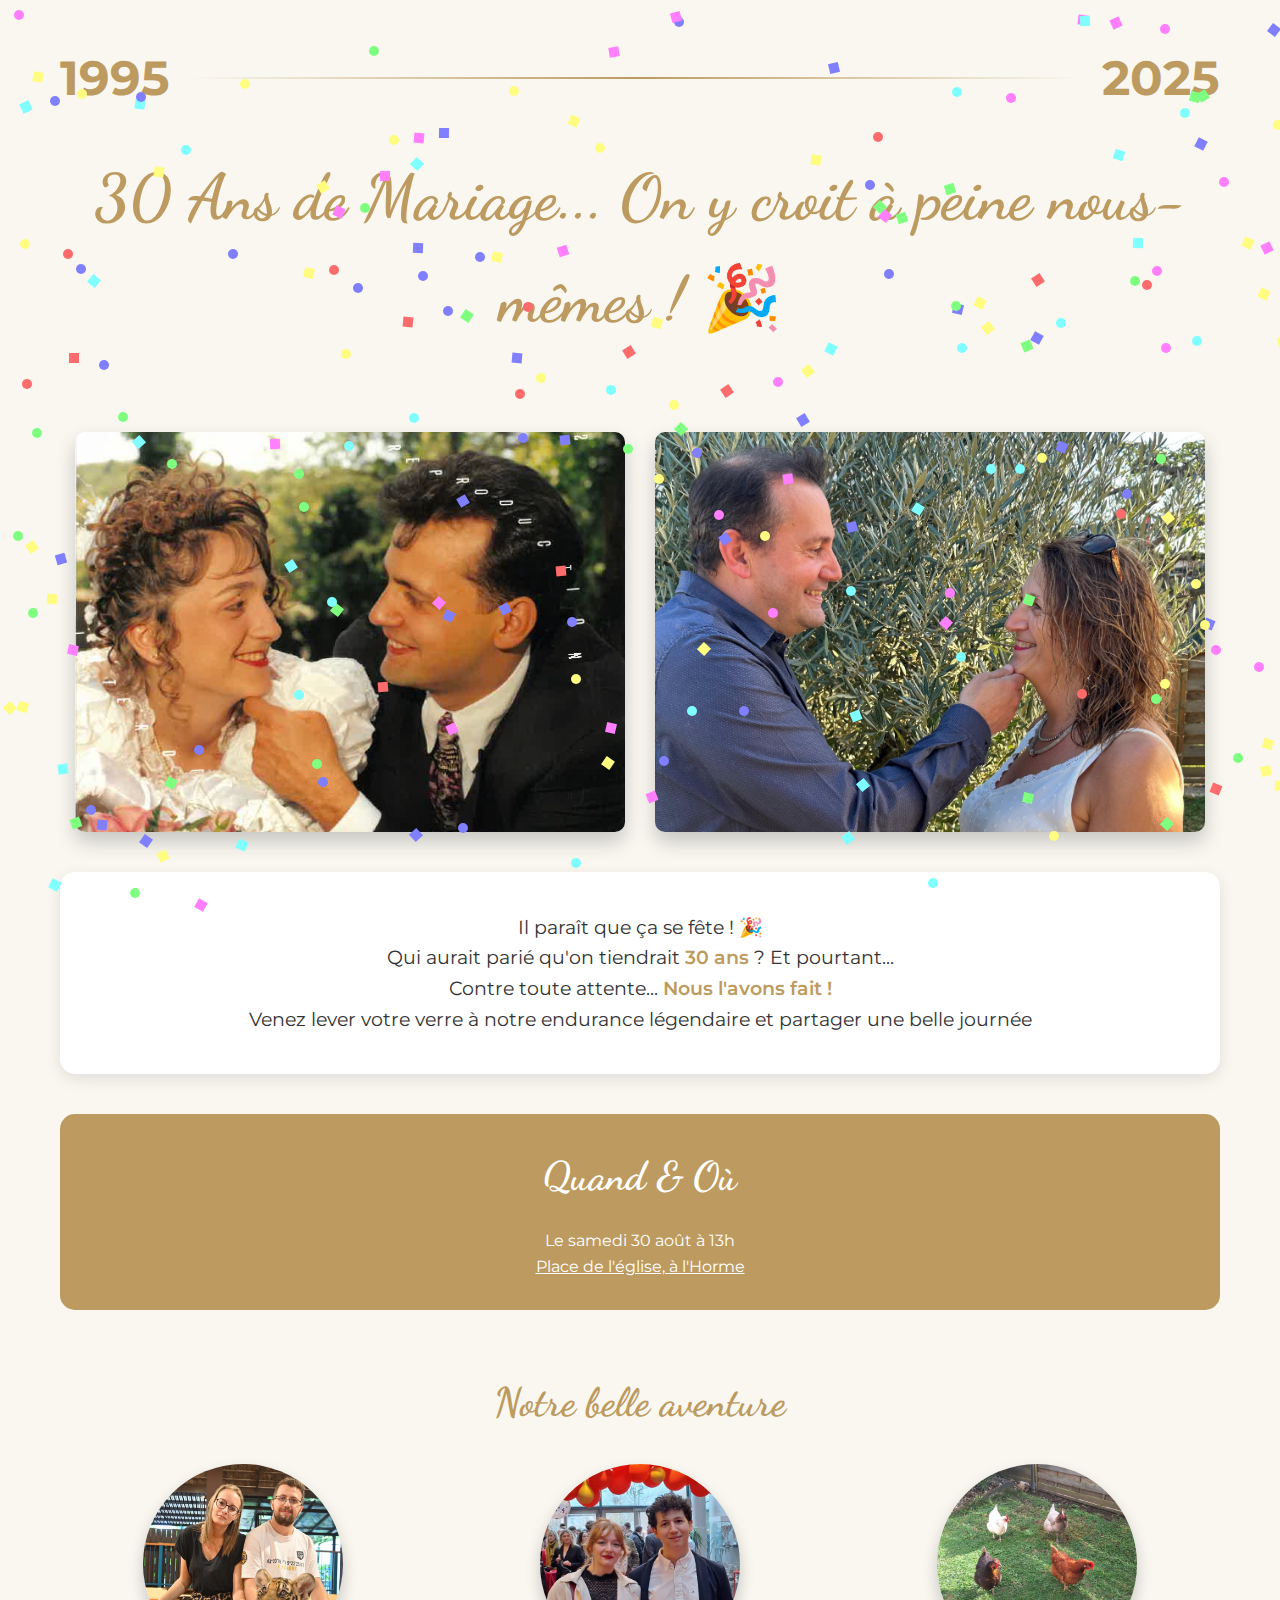
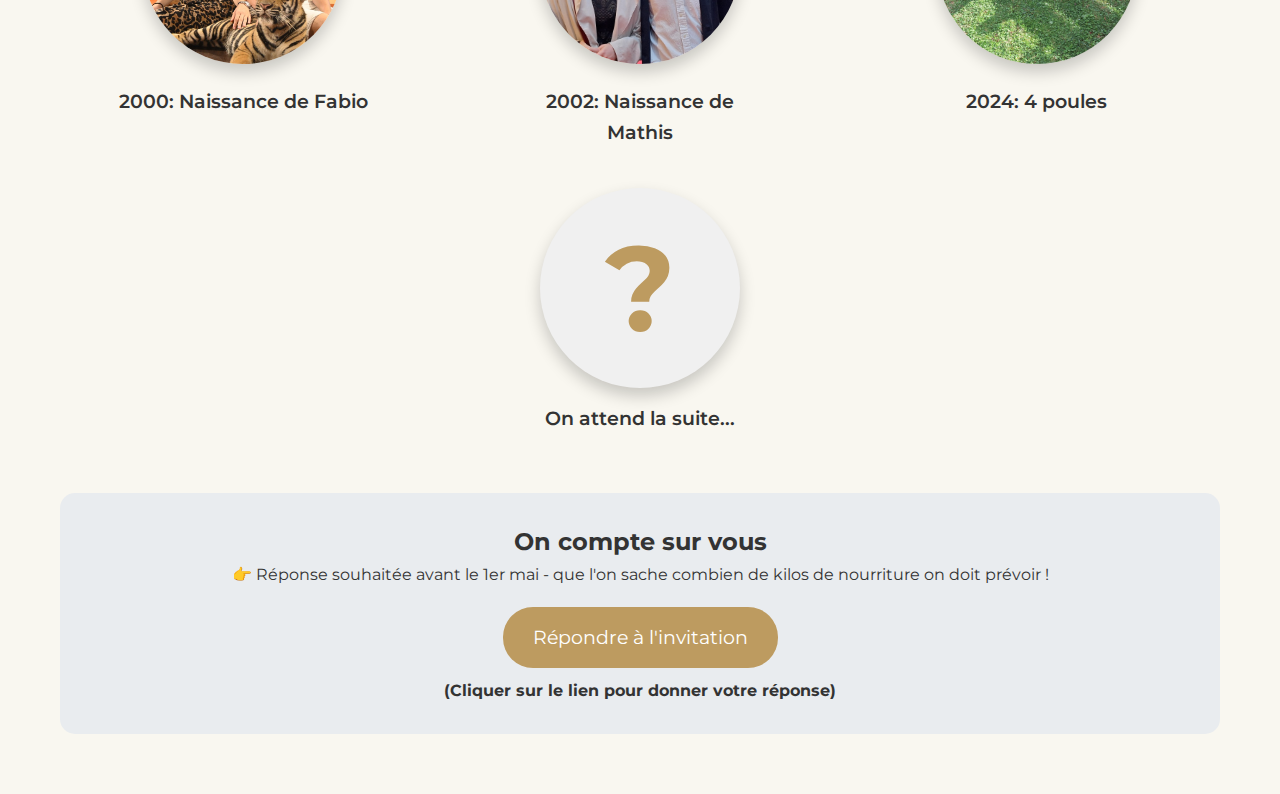
==== commit de3fb7ba: "maj date" ====
--- a/index.html
+++ b/index.html
@@ -317,7 +317,7 @@
     
     <div class="details">
         <h2>Quand & Où</h2>
-        <p>Le samedi 5 juillet à 13h</p>
+        <p>Le samedi 30 août à 13h</p>
         <p><a href="https://maps.app.goo.gl/8a2WcGoR2Z7GW4P9A" target="_blank" style="color: white; text-decoration: underline;">Place de l'église, à l'Horme</a></p>
     </div>
     
